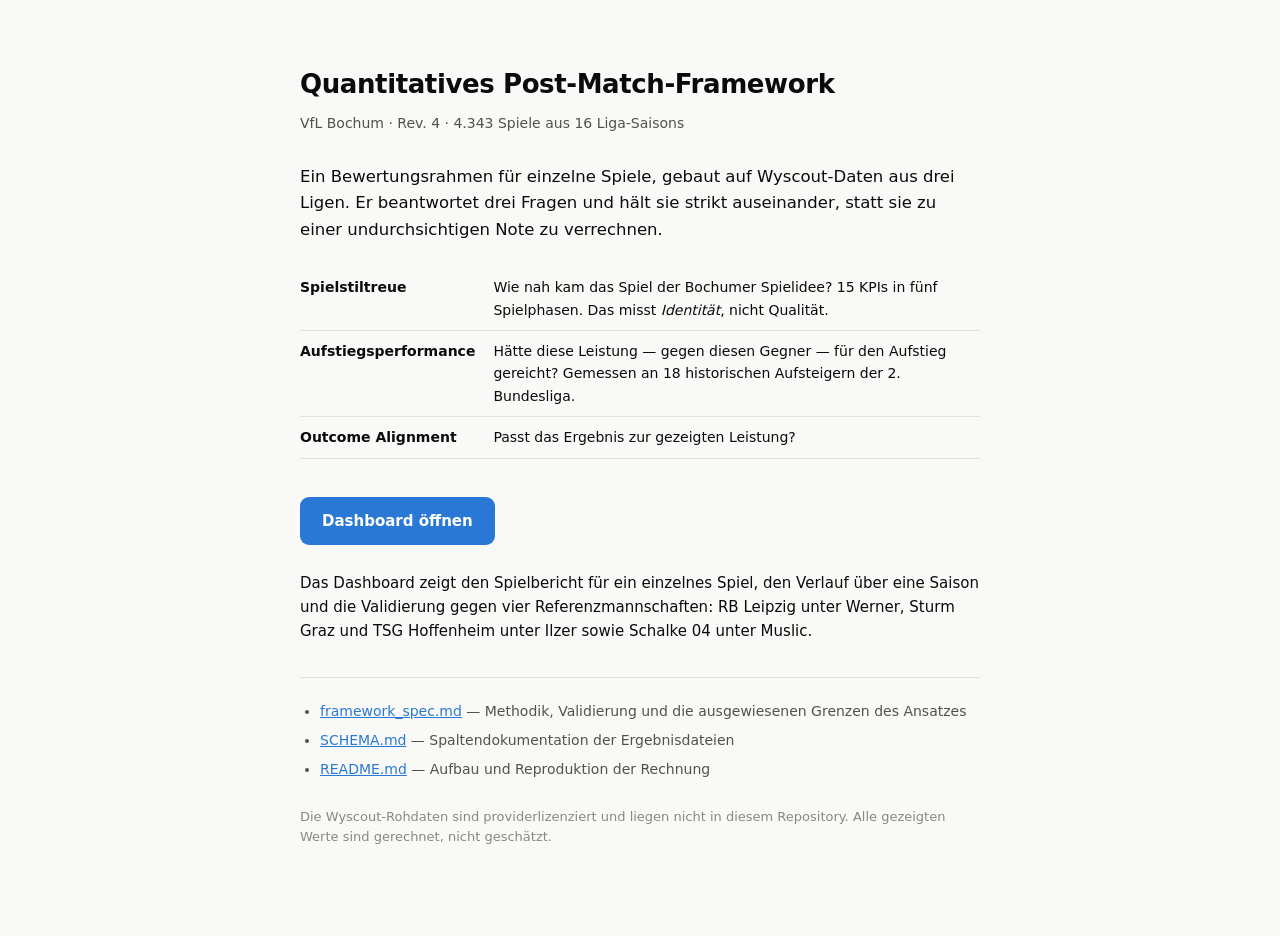
==== index.html @ 8ee9e5b8 "VfL Bochum Post-Match-Framework (Rev. 4) Drei strikt getrennte Bewertungsebenen auf Wyscout-Daten au" ====
<!doctype html>
<html lang="de">
<head>
<meta charset="utf-8">
<meta name="viewport" content="width=device-width,initial-scale=1">
<title>VfL Bochum — Quantitatives Post-Match-Framework</title>
<style>
/* Farben und Typografie aus dashboard.html uebernommen, damit beide Seiten
   als eine Sache lesbar sind. Hell und Dunkel folgen der Systemeinstellung. */
:root{
  --plane:#f9f9f7; --surface:#fcfcfb;
  --ink:#0b0b0b; --ink-2:#52514e; --muted:#898781;
  --border:rgba(11,11,11,.10); --grid:#e1e0d9;
  --s1:#2a78d6;
}
@media (prefers-color-scheme: dark){
  :root{
    --plane:#12120f; --surface:#1a1a16;
    --ink:#f4f3ee; --ink-2:#b8b6ad; --muted:#8b8981;
    --border:rgba(244,243,238,.13); --grid:#2b2a25;
    --s1:#3987e5;
  }
}
*{box-sizing:border-box}
body{
  margin:0; background:var(--plane); color:var(--ink);
  font:15px/1.6 system-ui,-apple-system,"Segoe UI",sans-serif;
  -webkit-font-smoothing:antialiased;
}
.wrap{max-width:720px;margin:0 auto;padding:64px 20px 72px}
h1{font-size:26px;margin:0 0 6px;letter-spacing:-.015em}
.sub{color:var(--ink-2);font-size:14px;margin:0 0 30px}
p{margin:0 0 16px}
.lead{font-size:16.5px}
table{border-collapse:collapse;width:100%;margin:24px 0;font-size:14px}
th,td{text-align:left;padding:9px 12px 9px 0;border-bottom:1px solid var(--border);
  vertical-align:top}
th{font-weight:600;white-space:nowrap;padding-right:18px}
.cta{display:inline-block;margin:14px 0 26px;padding:12px 22px;border-radius:9px;
  background:var(--s1);color:#fff;text-decoration:none;font-weight:600;font-size:15px}
.cta:hover{filter:brightness(1.08)}
.links{border-top:1px solid var(--border);padding-top:22px;margin-top:34px;
  font-size:14px;color:var(--ink-2)}
.links a{color:var(--s1)}
.links li{margin-bottom:7px}
ul{margin:0;padding-left:20px}
.note{color:var(--muted);font-size:13px;margin-top:26px}
</style>
</head>
<body>
<div class="wrap">

  <h1>Quantitatives Post-Match-Framework</h1>
  <p class="sub">VfL Bochum · Rev. 4 · 4.343 Spiele aus 16 Liga-Saisons</p>

  <p class="lead">Ein Bewertungsrahmen für einzelne Spiele, gebaut auf Wyscout-Daten aus
  drei Ligen. Er beantwortet drei Fragen und hält sie strikt auseinander, statt sie zu
  einer undurchsichtigen Note zu verrechnen.</p>

  <table>
    <tr><th>Spielstiltreue</th>
        <td>Wie nah kam das Spiel der Bochumer Spielidee? 15 KPIs in fünf Spielphasen.
            Das misst <em>Identität</em>, nicht Qualität.</td></tr>
    <tr><th>Aufstiegsperformance</th>
        <td>Hätte diese Leistung — gegen diesen Gegner — für den Aufstieg gereicht?
            Gemessen an 18 historischen Aufsteigern der 2. Bundesliga.</td></tr>
    <tr><th>Outcome Alignment</th>
        <td>Passt das Ergebnis zur gezeigten Leistung?</td></tr>
  </table>

  <a class="cta" href="dashboard.html">Dashboard öffnen</a>

  <p>Das Dashboard zeigt den Spielbericht für ein einzelnes Spiel, den Verlauf über eine
  Saison und die Validierung gegen vier Referenzmannschaften: RB Leipzig unter Werner,
  Sturm Graz und TSG Hoffenheim unter Ilzer sowie Schalke 04 unter Muslic.</p>

  <div class="links">
    <ul>
      <li><a href="framework_spec.md">framework_spec.md</a> — Methodik, Validierung und
        die ausgewiesenen Grenzen des Ansatzes</li>
      <li><a href="ergebnisse/SCHEMA.md">SCHEMA.md</a> — Spaltendokumentation der
        Ergebnisdateien</li>
      <li><a href="README.md">README.md</a> — Aufbau und Reproduktion der Rechnung</li>
    </ul>
  </div>

  <p class="note">Die Wyscout-Rohdaten sind providerlizenziert und liegen nicht in diesem
  Repository. Alle gezeigten Werte sind gerechnet, nicht geschätzt.</p>

</div>
</body>
</html>
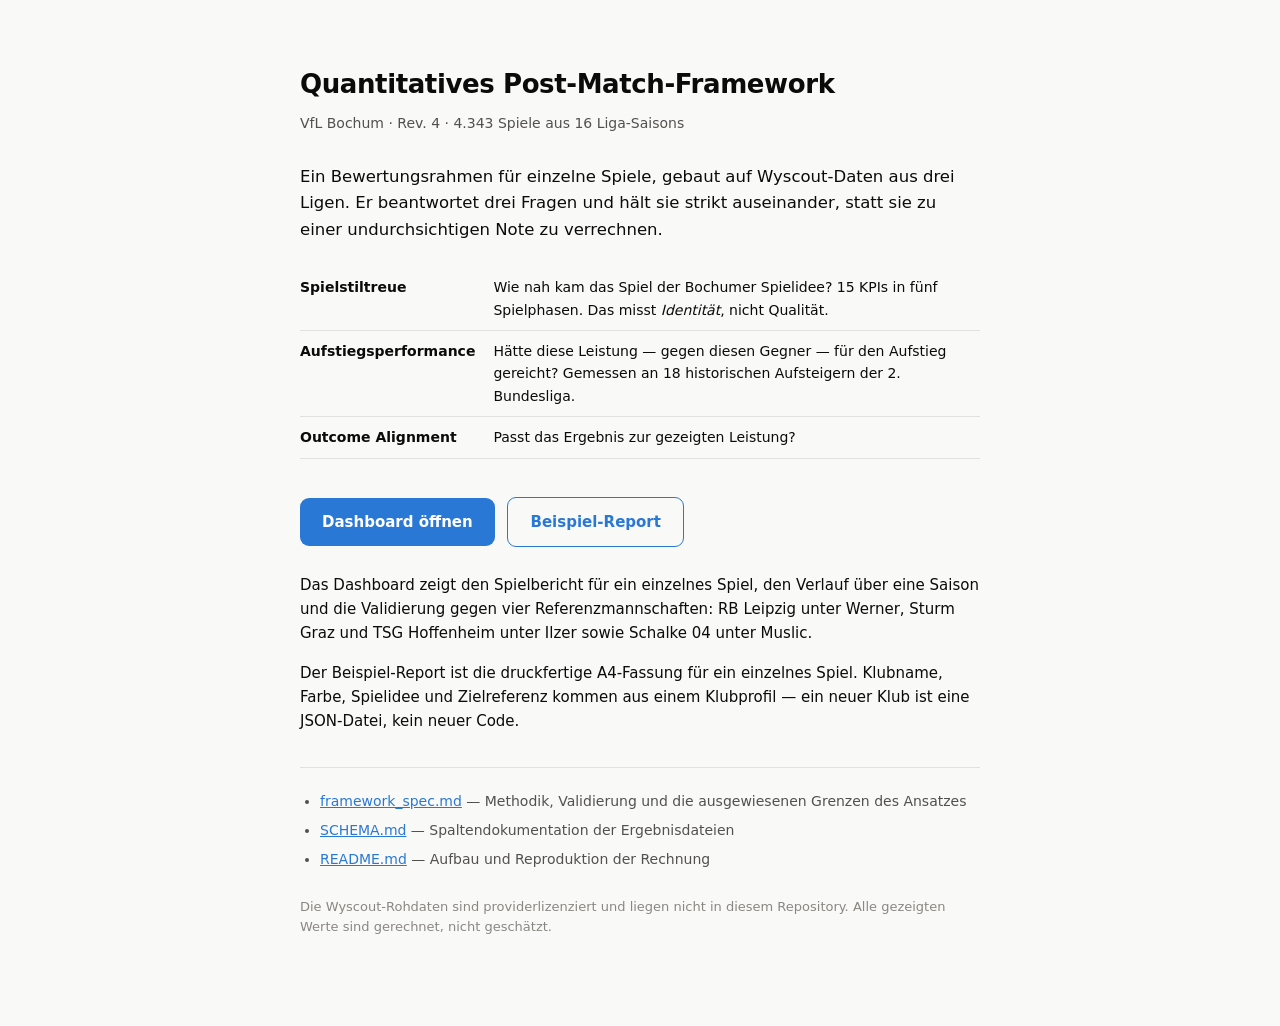
==== commit 6663811c: "Report-Engine: white-label Post-Match-Report je Klub und Spiel Aus dem Bochum-Framework wird ein Pro" ====
--- a/index.html
+++ b/index.html
@@ -39,6 +39,7 @@
 .cta{display:inline-block;margin:14px 0 26px;padding:12px 22px;border-radius:9px;
   background:var(--s1);color:#fff;text-decoration:none;font-weight:600;font-size:15px}
 .cta:hover{filter:brightness(1.08)}
+.cta.zweit{background:transparent;color:var(--s1);border:1px solid var(--s1);margin-left:8px}
 .links{border-top:1px solid var(--border);padding-top:22px;margin-top:34px;
   font-size:14px;color:var(--ink-2)}
 .links a{color:var(--s1)}
@@ -69,10 +70,15 @@
   </table>
 
   <a class="cta" href="dashboard.html">Dashboard öffnen</a>
+  <a class="cta zweit" href="beispiel-report.html">Beispiel-Report</a>
 
   <p>Das Dashboard zeigt den Spielbericht für ein einzelnes Spiel, den Verlauf über eine
   Saison und die Validierung gegen vier Referenzmannschaften: RB Leipzig unter Werner,
   Sturm Graz und TSG Hoffenheim unter Ilzer sowie Schalke 04 unter Muslic.</p>
+
+  <p>Der Beispiel-Report ist die druckfertige A4-Fassung für ein einzelnes Spiel. Klubname,
+  Farbe, Spielidee und Zielreferenz kommen aus einem Klubprofil — ein neuer Klub ist eine
+  JSON-Datei, kein neuer Code.</p>
 
   <div class="links">
     <ul>
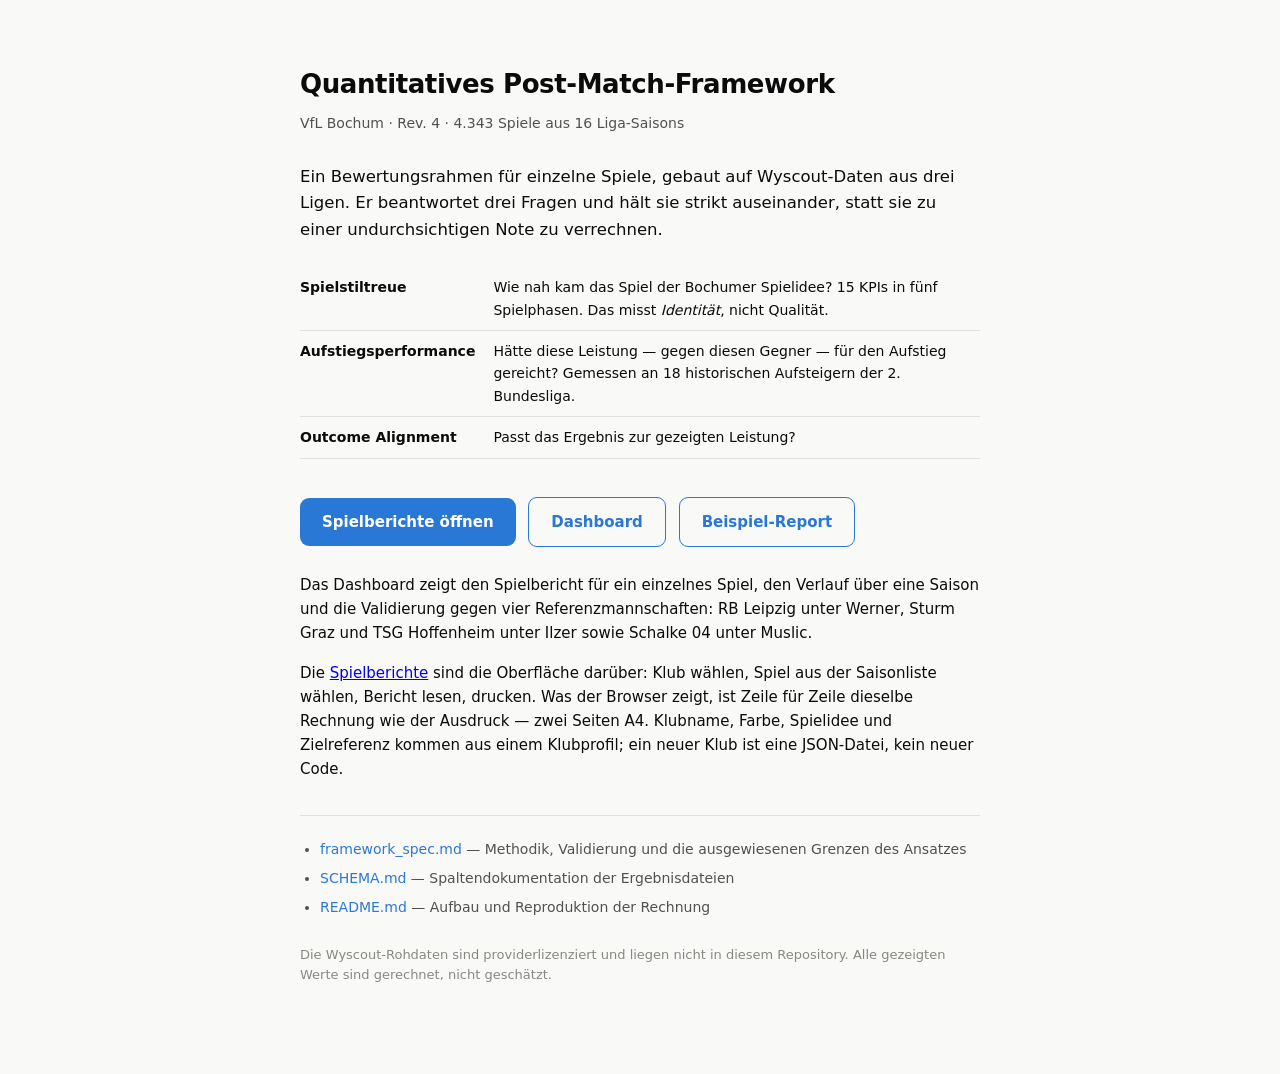
==== commit 56977495: "Frontend: app.html — Klub, Saison, Spiel, Bericht, Druck Die Oberflaeche fuer den Tag nach dem Spiel" ====
--- a/index.html
+++ b/index.html
@@ -40,6 +40,7 @@
   background:var(--s1);color:#fff;text-decoration:none;font-weight:600;font-size:15px}
 .cta:hover{filter:brightness(1.08)}
 .cta.zweit{background:transparent;color:var(--s1);border:1px solid var(--s1);margin-left:8px}
+.links a{text-decoration:none} .links a:hover{text-decoration:underline}
 .links{border-top:1px solid var(--border);padding-top:22px;margin-top:34px;
   font-size:14px;color:var(--ink-2)}
 .links a{color:var(--s1)}
@@ -69,16 +70,19 @@
         <td>Passt das Ergebnis zur gezeigten Leistung?</td></tr>
   </table>
 
-  <a class="cta" href="dashboard.html">Dashboard öffnen</a>
+  <a class="cta" href="app.html">Spielberichte öffnen</a>
+  <a class="cta zweit" href="dashboard.html">Dashboard</a>
   <a class="cta zweit" href="beispiel-report.html">Beispiel-Report</a>
 
   <p>Das Dashboard zeigt den Spielbericht für ein einzelnes Spiel, den Verlauf über eine
   Saison und die Validierung gegen vier Referenzmannschaften: RB Leipzig unter Werner,
   Sturm Graz und TSG Hoffenheim unter Ilzer sowie Schalke 04 unter Muslic.</p>
 
-  <p>Der Beispiel-Report ist die druckfertige A4-Fassung für ein einzelnes Spiel. Klubname,
-  Farbe, Spielidee und Zielreferenz kommen aus einem Klubprofil — ein neuer Klub ist eine
-  JSON-Datei, kein neuer Code.</p>
+  <p>Die <a href="app.html">Spielberichte</a> sind die Oberfläche darüber: Klub wählen, Spiel
+  aus der Saisonliste wählen, Bericht lesen, drucken. Was der Browser zeigt, ist Zeile für
+  Zeile dieselbe Rechnung wie der Ausdruck — zwei Seiten A4. Klubname, Farbe, Spielidee und
+  Zielreferenz kommen aus einem Klubprofil; ein neuer Klub ist eine JSON-Datei, kein neuer
+  Code.</p>
 
   <div class="links">
     <ul>
